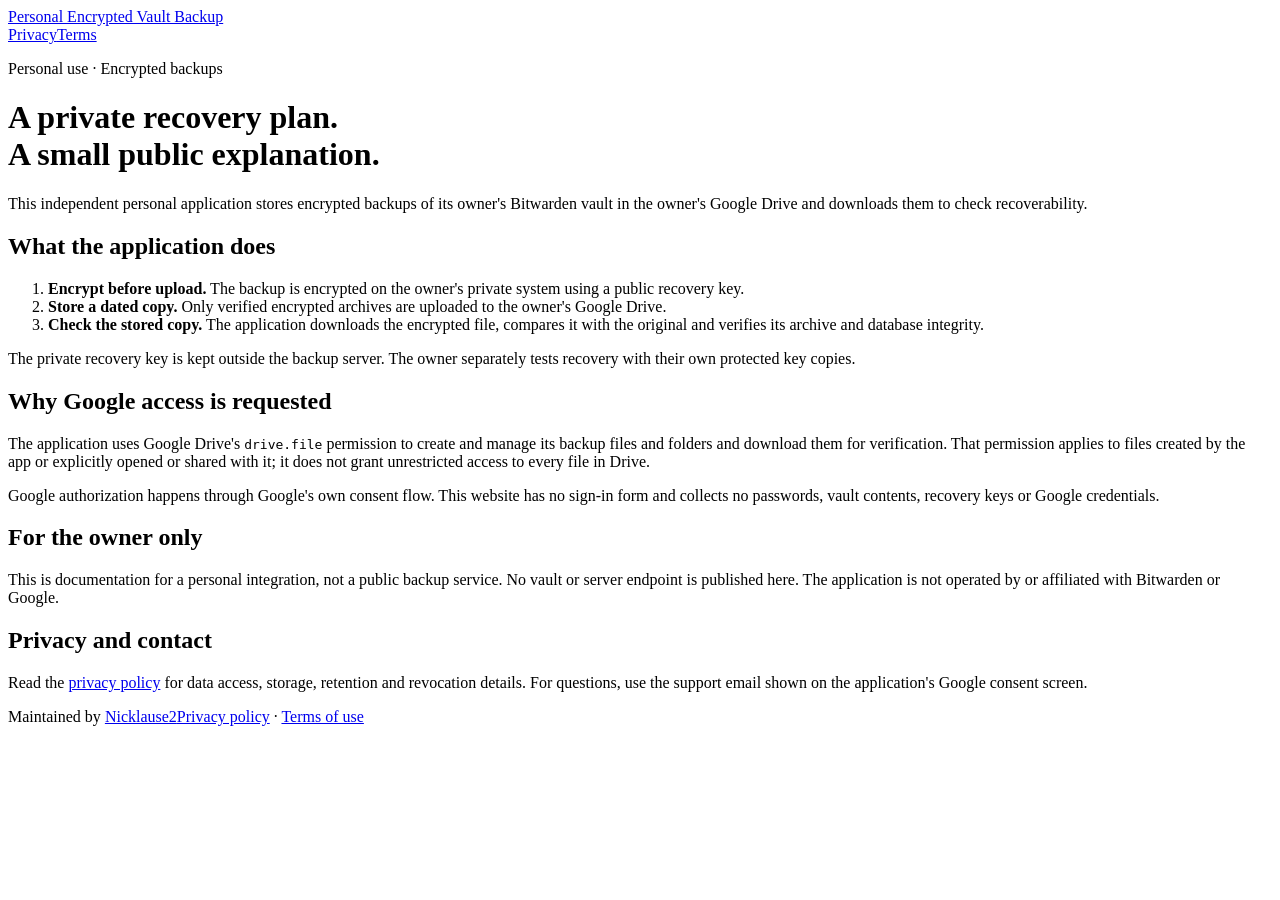
==== index.html @ 81011f0e "Publish reviewed personal backup application information" ====
<!doctype html>
<html lang="en">
<head>
  <meta charset="utf-8">
  <meta name="viewport" content="width=device-width,initial-scale=1">
  <meta name="referrer" content="no-referrer">
  <meta http-equiv="Content-Security-Policy" content="default-src 'none'; style-src 'self'; base-uri 'none'; form-action 'none'">
  <meta name="description" content="A personal application for storing and verifying encrypted vault backups in Google Drive.">
  <title>Personal Encrypted Vault Backup</title>
  <link rel="canonical" href="https://nicklause2.github.io/">
  <link rel="stylesheet" href="./style.css">
</head>
<body>
  <div class="page">
    <header><a class="brand" href="./">Personal Encrypted Vault Backup</a><nav aria-label="Main"><a href="./privacy/">Privacy</a><a href="./terms/">Terms</a></nav></header>
    <main>
      <p class="eyebrow">Personal use · Encrypted backups</p>
      <h1>A private recovery plan.<br>A small public explanation.</h1>
      <p class="intro">This independent personal application stores encrypted backups of its owner's Bitwarden vault in the owner's Google Drive and downloads them to check recoverability.</p>
      <section aria-labelledby="purpose">
        <h2 id="purpose">What the application does</h2>
        <ol class="steps">
          <li><strong>Encrypt before upload.</strong> The backup is encrypted on the owner's private system using a public recovery key.</li>
          <li><strong>Store a dated copy.</strong> Only verified encrypted archives are uploaded to the owner's Google Drive.</li>
          <li><strong>Check the stored copy.</strong> The application downloads the encrypted file, compares it with the original and verifies its archive and database integrity.</li>
        </ol>
        <p>The private recovery key is kept outside the backup server. The owner separately tests recovery with their own protected key copies.</p>
      </section>
      <section aria-labelledby="access">
        <h2 id="access">Why Google access is requested</h2>
        <p>The application uses Google Drive's <code>drive.file</code> permission to create and manage its backup files and folders and download them for verification. That permission applies to files created by the app or explicitly opened or shared with it; it does not grant unrestricted access to every file in Drive.</p>
        <p>Google authorization happens through Google's own consent flow. This website has no sign-in form and collects no passwords, vault contents, recovery keys or Google credentials.</p>
      </section>
      <aside><h2>For the owner only</h2><p>This is documentation for a personal integration, not a public backup service. No vault or server endpoint is published here. The application is not operated by or affiliated with Bitwarden or Google.</p></aside>
      <section aria-labelledby="contact"><h2 id="contact">Privacy and contact</h2><p>Read the <a href="./privacy/">privacy policy</a> for data access, storage, retention and revocation details. For questions, use the support email shown on the application's Google consent screen.</p></section>
    </main>
    <footer><span>Maintained by <a href="https://github.com/Nicklause2">Nicklause2</a></span><span><a href="./privacy/">Privacy policy</a> · <a href="./terms/">Terms of use</a></span></footer>
  </div>
</body>
</html>
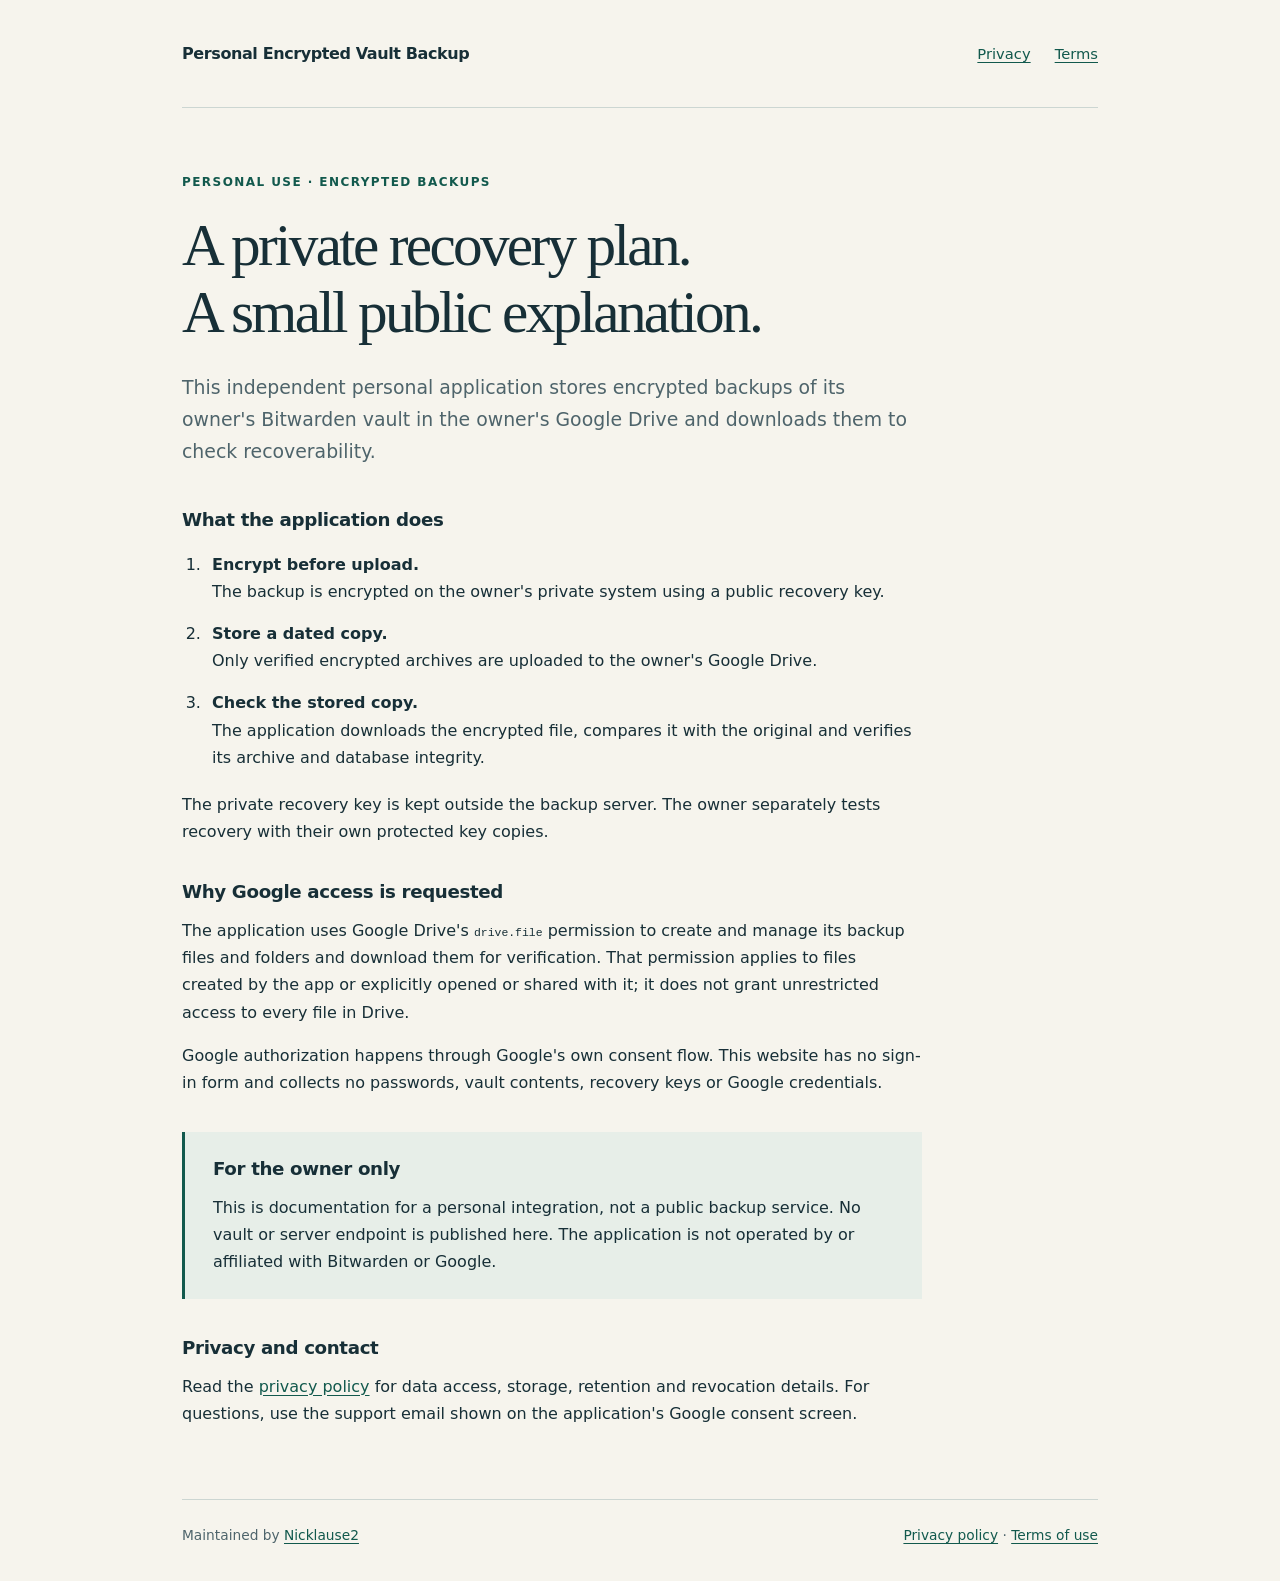
==== commit 559bf46e: "Add reviewed public Google site ownership verification tag" ====
--- a/index.html
+++ b/index.html
@@ -6,6 +6,7 @@
   <meta name="referrer" content="no-referrer">
   <meta http-equiv="Content-Security-Policy" content="default-src 'none'; style-src 'self'; base-uri 'none'; form-action 'none'">
   <meta name="description" content="A personal application for storing and verifying encrypted vault backups in Google Drive.">
+  <meta name="google-site-verification" content="KWPBJwChhaJ5TDrbubXSeS6f4nQ_r8QSkWw0SSWKAOY" />
   <title>Personal Encrypted Vault Backup</title>
   <link rel="canonical" href="https://nicklause2.github.io/">
   <link rel="stylesheet" href="./style.css">
--- a/style.css
+++ b/style.css
@@ -0,0 +1,2 @@
+:root{color-scheme:light;--ink:#172f37;--muted:#4e646b;--paper:#f6f4ed;--line:#ccd6d2;--accent:#12594d}
+*{box-sizing:border-box}body{margin:0;background:var(--paper);color:var(--ink);font-family:system-ui,-apple-system,"Segoe UI",sans-serif;line-height:1.7}.page{max-width:980px;margin:0 auto;padding:0 32px}a{color:var(--accent);text-underline-offset:.2em}a:hover{text-decoration-thickness:2px}a:focus-visible{outline:3px solid var(--accent);outline-offset:5px;border-radius:2px}header{display:flex;justify-content:space-between;gap:24px;align-items:center;min-height:108px;border-bottom:1px solid var(--line)}.brand{font-weight:700;text-decoration:none;color:var(--ink);letter-spacing:-.025em}nav{display:flex;gap:24px;font-size:.92rem}main{padding:64px 0 56px;max-width:740px}h1{font-family:Georgia,"Times New Roman",serif;font-weight:400;font-size:clamp(2.4rem,5.2vw,3.7rem);line-height:1.12;letter-spacing:-.045em;margin:20px 0 26px}h2{font-size:1.14rem;line-height:1.4;margin:0 0 12px;letter-spacing:-.02em}.eyebrow{font-size:.75rem;letter-spacing:.12em;text-transform:uppercase;color:var(--accent);font-weight:650;margin:0}.intro{font-size:1.18rem;color:var(--muted);line-height:1.7;margin:0 0 40px}section{margin-top:34px}p{margin:0 0 16px}.steps{margin:18px 0 20px;padding-left:24px}.steps li{margin-bottom:15px;padding-left:6px}.steps strong{display:block}aside{margin:36px 0;padding:24px 28px;background:#e7eee8;border-left:3px solid var(--accent)}aside p{margin:0}code{font-size:.88em;overflow-wrap:anywhere}footer{border-top:1px solid var(--line);padding:24px 0 34px;display:flex;justify-content:space-between;gap:20px;color:var(--muted);font-size:.86rem}@media(max-width:540px){.page{padding:0 22px}header{align-items:flex-start;flex-direction:column;gap:10px;padding:24px 0;min-height:0}nav{gap:20px}main{padding:40px 0}footer{flex-direction:column;gap:8px}aside{padding:20px}}
